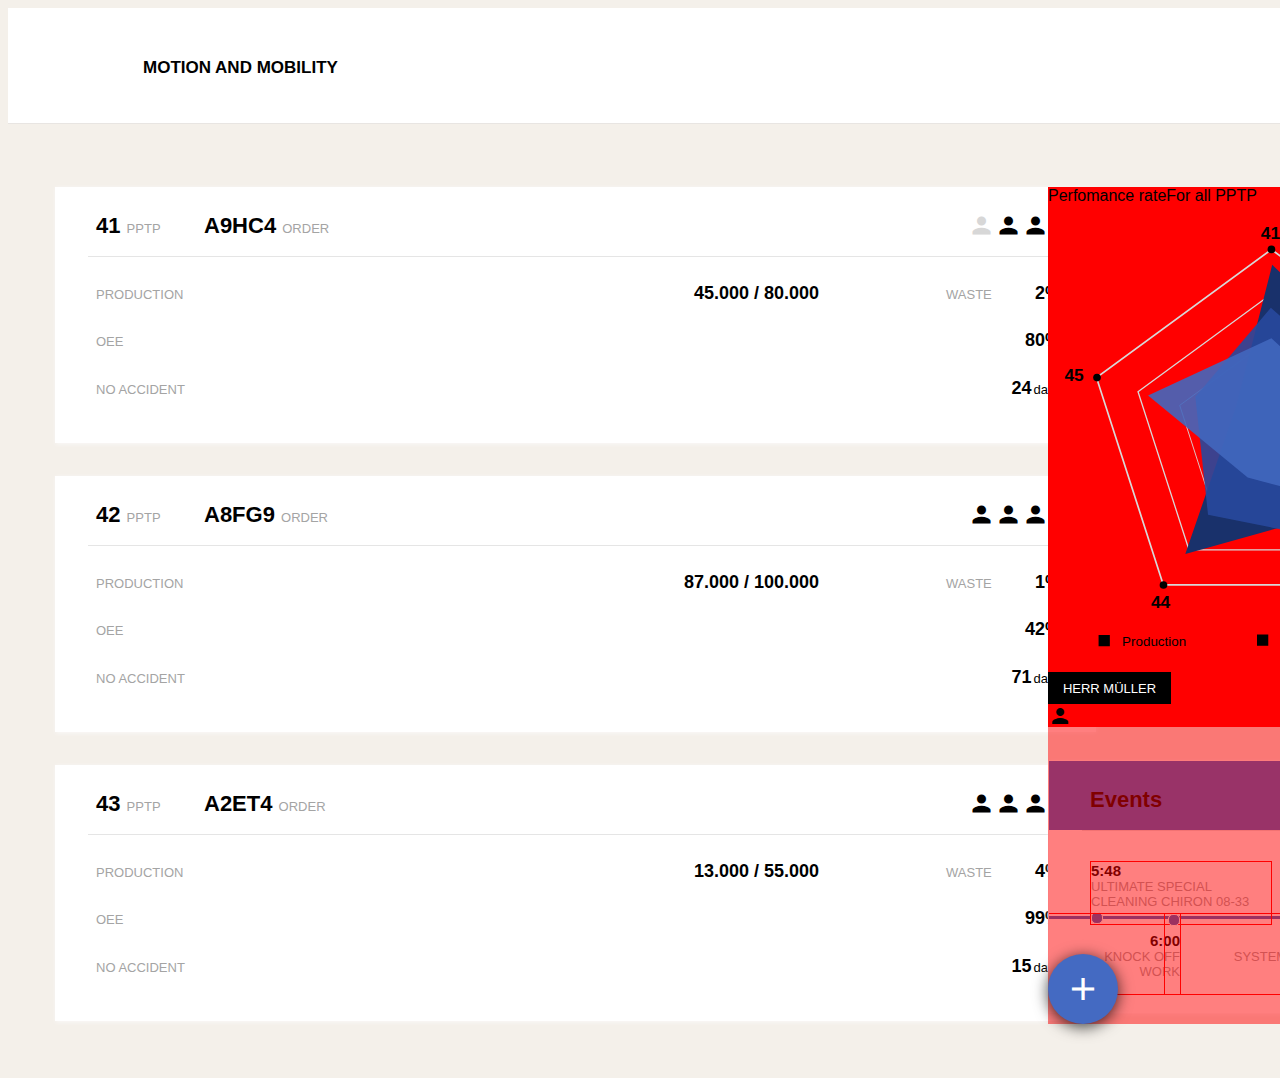
==== src/view.html @ 771d0286 "Add a container on add operator icon" ====
﻿<!DOCTYPE html>
<html>
<head>
    <meta charset="utf-8" />
    <title>view</title>
    <link href="css/normalize.css" rel="stylesheet" />
    <link href="css/app.css" rel="stylesheet" />
    <link href="css/view.css" rel="stylesheet" />
    <link href="css/header.css" rel="stylesheet" />
    <link href="css/order.css" rel="stylesheet" />
    <link href="css/perfomance.css" rel="stylesheet" />
    <link href="css/event.css" rel="stylesheet" />
    <link href="css/bar.css" rel="stylesheet" />
    <link href="css/operator.css" rel="stylesheet" />
    <link href="css/chart.css" rel="stylesheet" />
    <link href="css/operators.css" rel="stylesheet" />
    <link href="https://fonts.googleapis.com/icon?family=Material+Icons" rel="stylesheet">
</head>
<body>
    <!--<div class="tracer"></div>-->
    <div class="view">
        <div class="header">
            <div class="header__title">
                Motion and mobility
            </div>
            <div class="header__dateTime__container">
                <div class="header__dateTime__time">
                    7:25
                </div>
                <div class="header__dateTime__date">
                    Thursday, may 18
                </div>
            </div>
        </div>
        <div class="body">
            <div class="body__containers">
                <div class="orders__container">
                    <div class="order">
                        <div class="order__header">
                            <div class="order__header__pptp">
                                <span class="order__header__pptp__value">
                                    41
                                </span>
                                <span class="order__header__pptp__caption">
                                    PPTP
                                </span>
                            </div>
                            <div class="order__header__identificator">
                                <span class="order__header__identificator__value">
                                    a9hc4
                                </span>
                                <span class="order__header__identificator__caption">
                                    Order
                                </span>
                            </div>
                            <div class="order__header__spacer"></div>
                            <div class="order__header__operators">
                                <i class="order__header__operator--inactive material-icons md-27 ">person</i><i class="order__header__operator--active material-icons md-27">person</i><i class="order__header__operator--active material-icons md-27">person</i>
                            </div>
                        </div>
                        <div class="order__rule"></div>
                        <div class="order__body">
                            <div class="order__body__produce">
                                <div class="order__body__produce__production__container">
                                    <div class="order__body__produce__production">
                                        <div class="order__body__produce__production__info">
                                            <div class="order__body__produce__production__info__caption">
                                                Production
                                            </div>
                                            <div class="order__body__produce__production__info__value">
                                                45.000 / 80.000
                                            </div>
                                        </div>
                                        <div class="bar" style="width:730px">
                                            <div class="bar_background">
                                                <div class="bar__progress" style="width:400px"></div>
                                            </div>
                                        </div>
                                    </div>
                                </div>
                                <div class="order__body__produce__waste_container">
                                    <div class="order__body__produce__waste">
                                        <div class="order__body__produce__waste__info">
                                            <div class="order__body__produce__waste__info__caption">
                                                Waste
                                            </div>
                                            <div class="order__body__produce__waste__info__value">
                                                2%
                                            </div>
                                        </div>
                                        <div class="bar" style="width:115px">
                                            <div class="bar_background">
                                                <div class="bar__progress" style="width:53px"></div>
                                            </div>
                                        </div>
                                    </div>
                                </div>
                            </div>
                            <div class="order__body__equipment">
                                <div class="order__body__equipment__info">
                                    <div class="order__body__equipment__info__caption">
                                        Oee
                                    </div>
                                    <div class="order__body__equipment__info__value">
                                        80%
                                    </div>
                                </div>
                                <div class="bar" style="width:873px">
                                    <div class="bar_background">
                                        <div class="bar__progress" style="width:723px"></div>
                                    </div>
                                </div>
                            </div>
                            <div class="order__body__noaccident">
                                <div class="order__body__noaccident__info">
                                    <div class="order__body__noaccident__info__caption">
                                        No accident
                                    </div>
                                    <div class="order__body__noaccident__info__value">
                                        <span class="order__body__noaccident__info__value__numeric">24</span><span class="order__body__noaccident__info__value__text">days</span>
                                    </div>
                                </div>
                                <div class="bar" style="width:873px">
                                    <div class="bar_background">
                                        <div class="bar__progress" style="width:275px"></div>
                                    </div>
                                </div>

                            </div>
                        </div>
                    </div>
                    <div class="order">
                        <div class="order__header">
                            <div class="order__header__pptp">
                                <span class="order__header__pptp__value">
                                    42
                                </span>
                                <span class="order__header__pptp__caption">
                                    PPTP
                                </span>
                            </div>
                            <div class="order__header__identificator">
                                <span class="order__header__identificator__value">
                                    a8fg9
                                </span>
                                <span class="order__header__identificator__caption">
                                    Order
                                </span>
                            </div>
                            <div class="order__header__spacer"></div>
                            <div class="order__header__operators">
                                <i class="order__header__operator--active material-icons md-27 ">person</i><i class="order__header__operator--active material-icons md-27">person</i><i class="order__header__operator--active material-icons md-27">person</i>
                            </div>
                        </div>
                        <div class="order__rule"></div>
                        <div class="order__body">
                            <div class="order__body__produce">
                                <div class="order__body__produce__production__container">
                                    <div class="order__body__produce__production">
                                        <div class="order__body__produce__production__info">
                                            <div class="order__body__produce__production__info__caption">
                                                Production
                                            </div>
                                            <div class="order__body__produce__production__info__value">
                                                87.000 / 100.000
                                            </div>
                                        </div>
                                        <div class="bar" style="width:730px">
                                            <div class="bar_background">
                                                <div class="bar__progress" style="width:625px"></div>
                                            </div>
                                        </div>
                                    </div>
                                </div>
                                <div class="order__body__produce__waste_container">
                                    <div class="order__body__produce__waste">
                                        <div class="order__body__produce__waste__info">
                                            <div class="order__body__produce__waste__info__caption">
                                                Waste
                                            </div>
                                            <div class="order__body__produce__waste__info__value">
                                                1%
                                            </div>
                                        </div>
                                        <div class="bar" style="width:115px">
                                            <div class="bar_background">
                                                <div class="bar__progress" style="width:21px"></div>
                                            </div>
                                        </div>
                                    </div>
                                </div>
                            </div>
                            <div class="order__body__equipment">
                                <div class="order__body__equipment__info">
                                    <div class="order__body__equipment__info__caption">
                                        Oee
                                    </div>
                                    <div class="order__body__equipment__info__value">
                                        42%
                                    </div>
                                </div>
                                <div class="bar" style="width:873px">
                                    <div class="bar_background">
                                        <div class="bar__progress--warning" style="width:400px"></div>
                                    </div>
                                </div>
                            </div>
                            <div class="order__body__noaccident">
                                <div class="order__body__noaccident__info">
                                    <div class="order__body__noaccident__info__caption">
                                        No accident
                                    </div>
                                    <div class="order__body__noaccident__info__value">
                                        <span class="order__body__noaccident__info__value__numeric">71</span><span class="order__body__noaccident__info__value__text">days</span>
                                    </div>
                                </div>
                                <div class="bar" style="width:873px">
                                    <div class="bar_background">
                                        <div class="bar__progress" style="width:687px"></div>
                                    </div>
                                </div>

                            </div>
                        </div>
                    </div>
                    <div class="order">
                        <div class="order__header">
                            <div class="order__header__pptp">
                                <span class="order__header__pptp__value">
                                    43
                                </span>
                                <span class="order__header__pptp__caption">
                                    PPTP
                                </span>
                            </div>
                            <div class="order__header__identificator">
                                <span class="order__header__identificator__value">
                                    a2et4
                                </span>
                                <span class="order__header__identificator__caption">
                                    Order
                                </span>
                            </div>
                            <div class="order__header__spacer"></div>
                            <div class="order__header__operators">
                                <i class="order__header__operator--active material-icons md-27 ">person</i><i class="order__header__operator--active material-icons md-27">person</i><i class="order__header__operator--active material-icons md-27">person</i>
                            </div>
                        </div>
                        <div class="order__rule"></div>
                        <div class="order__body">
                            <div class="order__body__produce">
                                <div class="order__body__produce__production__container">
                                    <div class="order__body__produce__production">
                                        <div class="order__body__produce__production__info">
                                            <div class="order__body__produce__production__info__caption">
                                                Production
                                            </div>
                                            <div class="order__body__produce__production__info__value">
                                                13.000 / 55.000
                                            </div>
                                        </div>
                                        <div class="bar" style="width:730px">
                                            <div class="bar_background">
                                                <div class="bar__progress--warning" style="width:225px"></div>
                                            </div>
                                        </div>
                                    </div>
                                </div>
                                <div class="order__body__produce__waste_container">
                                    <div class="order__body__produce__waste">
                                        <div class="order__body__produce__waste__info">
                                            <div class="order__body__produce__waste__info__caption">
                                                Waste
                                            </div>
                                            <div class="order__body__produce__waste__info__value">
                                                4%
                                            </div>
                                        </div>
                                        <div class="bar" style="width:115px">
                                            <div class="bar_background">
                                                <div class="bar__progress--alert" style="width:77px"></div>
                                            </div>
                                        </div>
                                    </div>
                                </div>
                            </div>
                            <div class="order__body__equipment">
                                <div class="order__body__equipment__info">
                                    <div class="order__body__equipment__info__caption">
                                        Oee
                                    </div>
                                    <div class="order__body__equipment__info__value">
                                        99%
                                    </div>
                                </div>
                                <div class="bar" style="width:873px">
                                    <div class="bar_background">
                                        <div class="bar__progress" style="width:862px"></div>
                                    </div>
                                </div>
                            </div>
                            <div class="order__body__noaccident">
                                <div class="order__body__noaccident__info">
                                    <div class="order__body__noaccident__info__caption">
                                        No accident
                                    </div>
                                    <div class="order__body__noaccident__info__value">
                                        <span class="order__body__noaccident__info__value__numeric">15</span><span class="order__body__noaccident__info__value__text">days</span>
                                    </div>
                                </div>
                                <div class="bar" style="width:873px">
                                    <div class="bar_background">
                                        <div class="bar__progress" style="width:97px"></div>
                                    </div>
                                </div>

                            </div>
                        </div>
                    </div>
                </div>
                <div class="contextual__container">
                    <div class="perfomance">
                        <div class="perfomance__header">
                            <div class="perfomance__header__title">
                                <span class="perfomance__header__title__main">Perfomance rate</span><span class="perfomance__header__title__minor">For all PPTP</span>
                            </div>
                        </div>
                        <div class="perfomance__rule"></div>
                        <div class="perfomance__body">
                            <div class="perfomance__body_chart">
                                <svg xmlns="http://www.w3.org/2000/svg" class="chart" height="450" width="450" viewBox="0 0 119 119">
                                    <g>
                                        <g transform="translate(-48.5 -61.5)">
                                            <text x="104.761" y="70.494">
                                                <tspan class="chart_reference_values" y="70.494" x="104.761" font-size="4.6">41</tspan>
                                            </text>
                                            <text y="108.099" x="157.769">
                                                <tspan class="chart_reference_values" y="108.099" x="157.769" font-size="4.6">42</tspan>
                                            </text>
                                            <text y="168.105" x="133.961">
                                                <tspan class="chart_reference_values" y="168.105" x="133.961" font-size="4.6">43</tspan>
                                            </text>
                                            <text y="168.133" x="75.73">
                                                <tspan class="chart_reference_values" y="168.133" x="75.73" font-size="4.6">44</tspan>
                                            </text>
                                            <text y="108.071" x="52.85">
                                                <tspan class="chart_reference_values" y="108.071" x="52.85" font-size="4.6">45</tspan>
                                            </text>
                                            <g>
                                                <path class="chart_legend_color_production" d="M61.876 175.2h2.98v2.98h-2.98z" />
                                                <text class="chart_legend_info" y="178.138" x="68.097">
                                                    <tspan y="178.138" x="68.097" font-size="3.55">Production</tspan>
                                                </text>
                                            </g>
                                            <g>
                                                <path class="chart_legend_color_oee" d="M103.77 175.08h2.98v2.98h-2.98z" />
                                                <text class="chart_legend_info" y="178.195" x="110.166" transform="translate(-.177 -.177)">
                                                    <tspan y="178.195" x="110.166" font-size="3.55">OEE</tspan>
                                                </text>
                                            </g>
                                            <g>
                                                <path class="chart_legend_color_waste" d="M130.412 175.212h2.98v2.98h-2.98z" />
                                                <text class="chart_legend_info" y="178.15" x="136.633">
                                                    <tspan y="178.15" x="136.633" font-size="3.55">Waste</tspan>
                                                </text>
                                            </g>
                                            <path class="chart_reference_pentagon" d="M107.442 73.62l46.112 33.5-17.613 54.21H78.945L61.33 107.12z" transform="matrix(1.0029 0 0 1.0114 -.178 -1.187)" stroke-width=".45" />
                                            <path class="chart_reference_pentagon" d="M107.442 73.62l46.112 33.5-17.613 54.21H78.945L61.33 107.12z" transform="matrix(.76486 0 0 .77135 25.398 28.24)" stroke-width=".45" />
                                            <path class="chart_reference_pentagon" d="M107.442 73.62l46.112 33.5-17.613 54.21H78.945L61.33 107.12z" transform="matrix(.5257 0 0 .53016 51.094 57.692)" stroke-width=".45" />
                                            <ellipse class="chart_reference_spot" cx="107.584" cy="73.238" rx="1.02" ry="1.008" stroke-width=".4" />
                                            <ellipse class="chart_reference_spot" cx="153.762" cy="107.138" rx="1.02" ry="1.008" stroke-width=".4" />
                                            <ellipse class="chart_reference_spot" cx="61.461" cy="107.138" rx="1.02" ry="1.008" stroke-width=".4" />
                                            <ellipse class="chart_reference_spot" cx="79.04" cy="161.987" rx="1.02" ry="1.008" stroke-width=".4" />
                                            <ellipse class="chart_reference_spot" cx="136.032" cy="161.987" rx="1.02" ry="1.008" stroke-width=".4" />
                                            <path class="chart_data_production" d="M142.484 110.697l-19.926 32.525-37.746 10.563 13.425-39.02 9.55-37.433z" />
                                            <path class="chart_data_oee" d="M107.434 88.697l-19.976 23.49L90.82 143.4l37.55 7.575 5.235-39.123z" />
                                            <path class="chart_data_waste" d="M74.964 111.852l32.612-15.13 18.666 17.17-8.96 23.864-15.97-4.17z" />
                                        </g>
                                    </g>
                                </svg>
                            </div>
                        </div>
                    </div>
                    <div class="event">
                        <div class="event__header">
                            <div class="event__header__title">
                                <span class="event__header__title__main">Events</span>
                            </div>
                        </div>
                        <div class="event__rule"></div>
                        <div class="event__body">
                            <div class="event__body__situation__type1" style="top:30px; left:41px; width:180px;">
                                <div class="event__body__situation__type1__time">
                                    5:48
                                </div>
                                <div class="event__body__situation__type1__name">
                                    Ultimate special<br>cleaning Chiron 08-33
                                </div>
                                <div class="event__body__situation__type1_point"></div>
                            </div>
                            <div class="event__body__situation__type1" style="top:30px; left:320px; width:180px;">
                                <div class="event__body__situation__type1__time">
                                    7:05
                                </div>
                                <div class="event__body__situation__type1__name">
                                    Tool changing<br>PPTP 44
                                </div>
                                <div class="event__body__situation__type1_point--warning"></div>
                            </div>
                            <div class="event__body__situation__type1" style="top:30px; left:520px; width:180px;">
                                <div class="event__body__situation__type1__time">
                                    7:42
                                </div>
                                <div class="event__body__situation__type1__name">
                                    Tool Control <br>PPTP 44
                                </div>
                                <div class="event__body__situation__type1_point"></div>
                            </div>
                            <div class="event__body__situation__type1" style="top:30px; left:820px; width:180px;">
                                <div class="event__body__situation__type1__time">
                                    10:59
                                </div>
                                <div class="event__body__situation__type1__name">
                                    Report order <br>a9hc4
                                </div>
                                <div class="event__body__situation__type1_point"></div>
                            </div>
                            <div class="event__body__situation__type1" style="top:30px; left:1000px; width:180px;">
                                <div class="event__body__situation__type1__time">
                                    12:15
                                </div>
                                <div class="event__body__situation__type1__name">
                                    Distribution<br>a9hc4
                                </div>
                                <div class="event__body__situation__type1_point--info"></div>
                            </div>
                            <div class="event__body__situation__type2" style="top:82px; left:-50px; width:180px;">
                                <div class="event__body__situation__type2__time">
                                    6:00
                                </div>
                                <div class="event__body__situation__type2__name">
                                    Knock off<br>work
                                </div>
                                <div class="event__body__situation__type2_point"></div>
                            </div>
                            <div class="event__body__situation__type2" style="top:82px; left:115px; width:180px;">
                                <div class="event__body__situation__type2__time">
                                    6:49
                                </div>
                                <div class="event__body__situation__type2__name">
                                    System failure<br>PPTP 41
                                </div>
                                <div class="event__body__situation__type2_point--alert"></div>
                            </div>
                            <div class="event__body__situation__type2" style="top:82px; left:280px; width:180px;">
                                <div class="event__body__situation__type2__time">
                                    7:30
                                </div>
                                <div class="event__body__situation__type2__name">
                                    Next<br> team meeting
                                </div>
                                <div class="event__body__situation__type2_point--info"></div>
                            </div>
                            <div class="event__body__situation__type2" style="top:82px; left:540px; width:180px;">
                                <div class="event__body__situation__type2__time">
                                    9:45
                                </div>
                                <div class="event__body__situation__type2__name">
                                    Review<br> tool measurements
                                </div>
                                <div class="event__body__situation__type2_point"></div>
                            </div>
                            <div class="event__body__situation__type2" style="top:82px; left:760px; width:180px;">
                                <div class="event__body__situation__type2__time">
                                    11:17
                                </div>
                                <div class="event__body__situation__type2__name">
                                    Track order<br>a9hc4
                                </div>
                                <div class="event__body__situation__type2_point"></div>
                            </div>
                            <div class="event__body__timeline" style="width:1180px;">
                                <div class="event__body__timeline__progress" style="width:425px;">
                                </div>
                            </div>
                        </div>
                    </div>
                    <div class="operators">
                        <div class="operators__list">
                            <div class="operators__list__operator">
                                <div class="operators__list__operator__label">
                                    <div class="operators__list__operator__label__value">
                                        Herr Müller
                                    </div>

                                </div>
                                <div class="operators__list__operator__icon">
                                    <i class="material-icons md-38">person</i>
                                </div>
                            </div>
                        </div>
                        <div class="operators__add">
                            <div class="operators__add__icon">
                                <i class="material-icons md-38">add</i>
                            </div>
                        </div>
                    </div>

                </div>
            </div>

        </div>

    </div>
</body>
</html>
---- src/css/app.css ----
﻿body {
    background-color: #f4f0ea;
    font-family: Arial, Helvetica, sans-serif;
    box-sizing: border-box;
}

.tracer {
    position: fixed;
    top: 0;
    left: 0;
    width: 1600px;
    height: 1062px;
    opacity: 1;
    background-image: url("../../mockups/view-01.png");
}
---- src/css/view.css ----
﻿.view {
    width: 1600px;
    height: 1062px;
    background-color: #f4f0ea;
}

.body {
    width: inherit;
    /*height: 947px;*/
}

.body__containers {
    height: 837px;
    /*background-color: aliceblue;*/
    display: flex;
    justify-content: space-between;
    /*margin: 60px 50px 45px 50px;*/
    margin: 63px 50px 45px 47px;
}

.orders__container {
    /*background-color: green;*/
    width: 965px;
    display: flex;
    flex-direction: column;
}

    .orders__container .order {
        margin-bottom: 33px;
    }

        .orders__container .order:last-of-type {
            /*background-color: red !important;*/
            margin-bottom: 0;
        }

.contextual__container {
    display: flex;
    flex-direction: column;
    /*background-color: orange;*/
    width: 510px;
}

    .contextual__container > div {
        margin-bottom: 33px;
    }

        .contextual__container > div:last-child {
            margin-bottom: 0;
        }
---- src/css/header.css ----
﻿/**/
.header {
    width: 1600px;
    height: 115px;
    background-color: #ffffff;
    display: flex;
    justify-content: space-between;
    align-items: center;
    border-bottom: 1px solid #e8e5e2;
}

.header__title {
    margin: 5px 0 0 135px;
    /*margin-top: 5px;
    margin-left: 135px;*/
    text-transform: uppercase;
    font-size: 17px;
    font-weight: 700;
}

.header__dateTime__container {
    margin-right: 50px;
}

.header__dateTime__time {
    font-weight: 700;
    font-size: 22px;
    text-align: right;
}

.header__dateTime__date {
    text-transform: uppercase;
    color: #84848c;
    font-size: 13px;
}
---- src/css/order.css ----
﻿/**/
.order {
    width: 100%;
    height: 256px;
    /*background-color: blue;*/
    display: flex;
    flex-direction: column;
    padding-left: 33px;
    padding-right: 43px;
    /*border: 1px solid red; /*faf9f9*/
    background-color: #ffffff;
    box-shadow: 1px 1px 4px 0px #faf9f9;
}
/**/
.order__header {
    /*background-color: yellow;*/
    width: inherit;
    height: 69px;
    display: flex;
}

.order__header__pptp {
    width: 100px;
    height: inherit;
    padding-top: 26px;
    padding-left: 8px;
    /*background-color: Highlight;*/
}

.order__header__pptp__value {
    font-weight: 700;
    font-size: 22px;
}

.order__header__pptp__caption {
    text-transform: uppercase;
    color: #a4a4a4;
    font-size: 13px;
}

.order__header__identificator {
    width: 150px;
    height: inherit;
    /*background-color: lightcyan;*/
    padding-top: 26px;
    padding-left: 8px;
}

.order__header__identificator__value {
    text-transform: uppercase;
    font-weight: 700;
    font-size: 22px;
}

.order__header__identificator__caption {
    text-transform: uppercase;
    color: #a4a4a4;
    font-size: 13px;
}

.order__header__spacer {
    flex-grow: 1;
}

/**/
.order__header__operators {
    width: 100px;
    height: inherit;
    padding-top: 25px;
    text-align: right;
    padding-right: 4px;
    /*background-color: lightcoral*/
}

    .order__header__operators .material-icons.md-27 {
        font-size: 27px;
    }



/**/
.order__rule {
    width: 100%;
    height: 1px;
    /*background-color: red;*/
    background-color: #e5e5e5;
}

/**/
.order__body {
    /*background-color: orange;*/
    width: inherit;
    height: 187px;
    display: flex;
    flex-direction: column;
    padding-top: 10px;
    padding-left: 8px;
    padding-right: 8px;
    /*padding-top: 4px;*/
}

.order__body__produce {
    margin-top: 16px;
    height: 32px;
    /*background-color: gray;*/
    display: flex;
    justify-content: space-between;
}

.order__body__produce__production__container {
    width: 730px;
    /*background-color: greenyellow;*/
}

.order__body__produce__production__info {
    display: flex;
    height: 22px;
    justify-content: space-between;
}

.order__body__produce__production__info__caption {
    text-transform: uppercase;
    color: #a4a4a4;
    font-size: 13px;
    padding-top: 4px;
}

.order__body__produce__production__info__value {
    font-weight: 700;
    font-size: 18px;
    padding-right: 7px;
}


.order__body__produce__waste_container {
}

.order__body__produce__waste {
    width: 115px;
}

.order__body__produce__waste__info {
    display: flex;
    height: 22px;
    justify-content: space-between;
}

.order__body__produce__waste__info__caption {
    text-transform: uppercase;
    color: #a4a4a4;
    font-size: 13px;
    padding-top: 4px;
}

.order__body__produce__waste__info__value {
    font-weight: 700;
    font-size: 18px;
    /*padding-right: 7px;*/
}


/**/
.order__body__equipment {
    margin-top: 15px;
    height: 32px;
    /*background-color: darkseagreen;*/
}

.order__body__equipment__info {
    display: flex;
    justify-content: space-between;
    height: 22px;
}

.order__body__equipment__info__caption {
    text-transform: uppercase;
    color: #a4a4a4;
    font-size: 13px;
    padding-top: 4px;
}

.order__body__equipment__info__value {
    font-weight: 700;
    font-size: 18px;
}


.order__body__noaccident {
    margin-top: 16px;
    height: 32px;
}

.order__body__noaccident__info {
    display: flex;
    justify-content: space-between;
    height: 22px;
}

.order__body__noaccident__info__caption {
    text-transform: uppercase;
    color: #a4a4a4;
    font-size: 13px;
    padding-top: 4px;
}

.order__body__noaccident__info__value {
}

.order__body__noaccident__info__value__numeric {
    font-weight: 700;
    font-size: 18px;
    margin-right: 2px;
}

.order__body__noaccident__info__value__text {
    font-size: 13px;
}
---- src/css/perfomance.css ----
﻿.perfomance {
    width: 100%;
    height: 545px;
    background-color: red;
}
---- src/css/event.css ----
﻿.event {
    width: 100%;
    height: 255px;
    /*padding-left: 33px;
    padding-right: 43px;*/
    border: 1px solid #faf9f9;
    background-color: #ffffff;
    /*border: 1px solid #faf9f9;*/
    box-shadow: 1px 1px 4px 0px #faf9f9;
}

.event__header {
    width: inherit;
    height: 69px;
    display: flex;
    background-color: Highlight;
    padding-left: 33px;
    padding-right: 43px;
}

.event__header__title {
    width: 100%;
    height: inherit;
    padding-top: 26px;
    padding-left: 8px;
    /*background-color: Highlight;*/
}

.event__header__title__main {
    font-weight: 700;
    font-size: 22px;
    margin-right: 9px;
}

.event__header__title__minor {
    text-transform: uppercase;
    color: #a4a4a4;
    font-size: 13px;
    padding-top: 2px;
}

.event__rule {
    width: calc(100% - 33px - 43px);
    height: 1px;
    /*background-color: red;*/
    margin-left: 33px;
    margin-right: 43px;
    background-color: #e5e5e5;
}

.event__body {
    position: absolute;
    overflow-x: auto;
    overflow-y: hidden;
    /*background-color: orange;*/
    width: 510px;
    height: 187px;
    display: flex;
    flex-direction: column;
    padding-top: 10px;
}


.event__body__timeline {
    height: 3px;
    margin-top: 75px;
    /*background-color: #e4e4e4;*/
    background-color: green;
}

.event__body__timeline__progress {
    height: inherit;
    /*background-color: #e4e4e4;*/
    background-color: #3862c0;
}

/**/
.event__body__situation__type1 {
    position: inherit;
    height: 62px;
    width: 170px;
    border: 1px solid red;
}

.event__body__situation__type1__time {
    font-size: 15px;
    font-weight: 700;
}

.event__body__situation__type1__name {
    text-transform: uppercase;
    color: #a4a4a4;
    font-size: 13px;
}

.event__body__situation__type1_point {
    position: absolute;
    bottom: 0;
    width: 10px;
    height: 10px;
    border-radius: 5px;
    background-color: #3862c0;
    border: 1px solid #ffffff;
}

.event__body__situation__type1_point--warning {
    position: absolute;
    bottom: 0;
    width: 10px;
    height: 10px;
    border-radius: 5px;
    background-color: #f3a636;
    border: 1px solid #ffffff;
}


/*----------*/
.event__body__situation__type2 {
    position: inherit;
    height: 62px;
    width: 170px;
    border: 1px solid red;
    padding-top: 18px;
}

.event__body__situation__type2__time {
    font-size: 15px;
    font-weight: 700;
    text-align: right;
}

.event__body__situation__type2__name {
    text-transform: uppercase;
    color: #a4a4a4;
    font-size: 13px;
    text-align: right;
}

.event__body__situation__type2_point {
    position: absolute;
    top: 0;
    right: 0;
    width: 10px;
    height: 10px;
    border-radius: 5px;
    background-color: #3862c0;
    border: 1px solid #ffffff;
}

.event__body__situation__type2_point--warning {
    position: absolute;
    top: 0;
    width: 10px;
    height: 10px;
    border-radius: 5px;
    background-color: #f3a636;
    border: 1px solid #ffffff;
}
---- src/css/bar.css ----
﻿.bar {
}

.bar__progress {
}

.bar_background {
}
---- src/css/operator.css ----
﻿.order__header__operator--inactive {
    color: #d7d7d7;
}

.order__header__operator--active {
    color: #000000;
}
---- src/css/chart.css ----
﻿.chart {
}

.chart_reference_values {
    font-weight: 700;
    font-family: Arial;
}

.chart_reference_pentagon {
    stroke: #d8d8d8;
    fill-opacity: 0;
}


.chart_data_production {
    fill: #19316b;
    fill-opacity: 1;
}

.chart_data_oee {
    fill: #28499d;
    fill-opacity: 0.9;
}

.chart_data_waste {
    fill: #4167be;
    fill-opacity: 0.9;
}

.chart_data_waste {
    fill: #4167be;
    fill-opacity: 0.9;
}
---- src/css/operators.css ----
﻿
.operators {
    margin-top: -375px;
    width: 225px;
    height: 355px;
    display: flex;
    flex-direction: column;
    justify-content: space-between;
    z-index: 1;
    background-color: rgba(255,0,0,0.5 );
    width: 100%;
}

.operators__add {
}

.operators__add__icon {
    width: 70px;
    height: 70px;
    background-color: #446ac2;
    border-radius: 35px;
    display: flex;
    align-items: center;
    justify-content: center;
    color: #ffffff;
    box-shadow: 0 3px 15px 0 rgba(0,0,0,0.75);
}

    .operators__add__icon:hover {
        filter: brightness(110%);
    }

    .operators__add__icon .material-icons.md-38 {
        font-size: 38px;
    }

.operators__list {
}

.operators__list__operator {
}

.operators__list__operator__label {
    /*123 32*/
    width: 123px;
    height: 32px;
    background-color: #000000;
    display: flex;
    align-items: center;
    justify-content: center;
}

.operators__list__operator__label__value {
    text-transform: uppercase;
    color: #ffffff;
    font-size: 13px;
}

.operators__list__operator__icon {
}
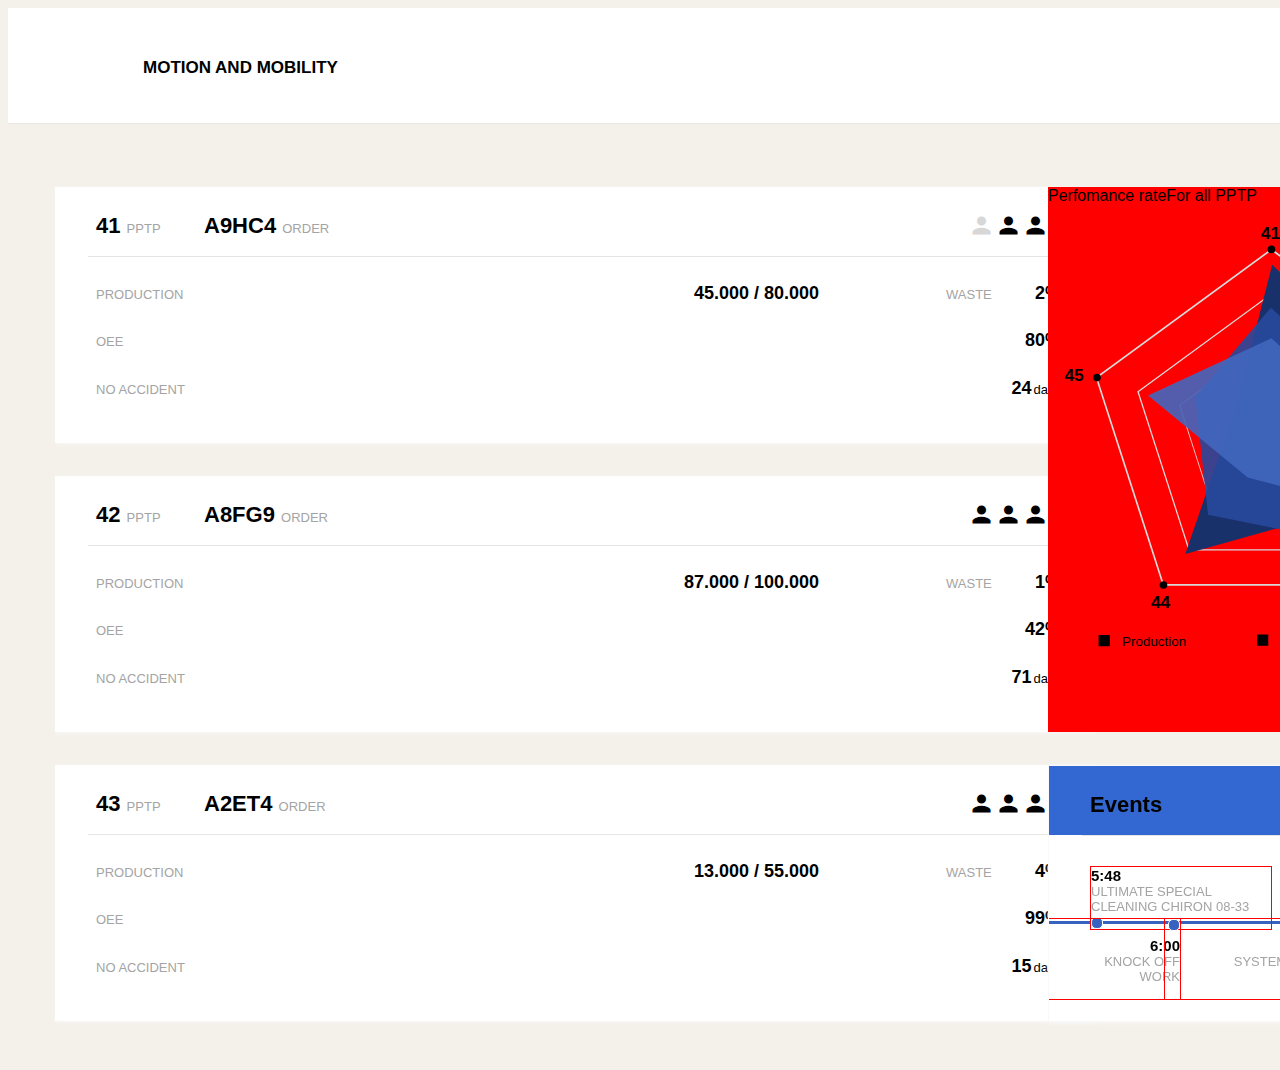
==== commit bb92d0ff: "Add fix flexbox for add operator" ====
--- a/src/view.html
+++ b/src/view.html
@@ -17,7 +17,7 @@
     <link href="https://fonts.googleapis.com/icon?family=Material+Icons" rel="stylesheet">
 </head>
 <body>
-    <!--<div class="tracer"></div>-->
+    <div class="tracer"></div>
     <div class="view">
         <div class="header">
             <div class="header__title">
@@ -485,32 +485,54 @@
                             </div>
                         </div>
                     </div>
-                    <div class="operators">
-                        <div class="operators__list">
-                            <div class="operators__list__operator">
-                                <div class="operators__list__operator__label">
-                                    <div class="operators__list__operator__label__value">
-                                        Herr Müller
-                                    </div>
-
-                                </div>
-                                <div class="operators__list__operator__icon">
-                                    <i class="material-icons md-38">person</i>
-                                </div>
-                            </div>
-                        </div>
-                        <div class="operators__add">
-                            <div class="operators__add__icon">
-                                <i class="material-icons md-38">add</i>
-                            </div>
-                        </div>
-                    </div>
-
                 </div>
             </div>
 
         </div>
-
+        <div class="operators">
+
+            <div class="operators__list">
+                <div class="operators__list__operator">
+                    <div class="operators__list__operator__label">
+                        <div class="operators__list__operator__label__value">
+                            Herr Müller
+                        </div>
+
+                    </div>
+                    <div class="operators__list__operator__icon">
+                        <i class="material-icons md-40">person</i>
+                    </div>
+                </div>
+                <div class="operators__list__operator">
+                    <div class="operators__list__operator__label">
+                        <div class="operators__list__operator__label__value">
+                            Herr Müller
+                        </div>
+
+                    </div>
+                    <div class="operators__list__operator__icon">
+                        <i class="material-icons md-40">person</i>
+                    </div>
+                </div>
+                <div class="operators__list__operator">
+                    <div class="operators__list__operator__label">
+                        <div class="operators__list__operator__label__value">
+                            Herr Müller
+                        </div>
+
+                    </div>
+                    <div class="operators__list__operator__icon">
+                        <i class="material-icons md-40">person</i>
+                    </div>
+                </div>
+            </div>
+            <div class="operators__add">
+                <div class="operators__add__icon">
+                    <i class="material-icons md-40">add</i>
+                </div>
+            </div>
+        </div>
     </div>
+
 </body>
 </html>--- a/src/css/view.css
+++ b/src/css/view.css
@@ -1,4 +1,5 @@
 ﻿.view {
+    position: absolute;
     width: 1600px;
     height: 1062px;
     background-color: #f4f0ea;
@@ -48,3 +49,24 @@
         .contextual__container > div:last-child {
             margin-bottom: 0;
         }
+
+.operators__container {
+    position: absolute;
+    right: 50px;
+    bottom: 20px;
+    width: 225px;
+    height: 360px;
+    z-index: 1;
+    border: 1px solid red;
+    pointer-events: none;
+}
+
+/*.operators__container {
+    position: absolute;
+    top: 0;
+    left: 0;
+    width: 1600px;
+    height: 1062px;
+    z-index: 1;
+    pointer-events: none;
+}*/
--- a/src/css/operators.css
+++ b/src/css/operators.css
@@ -1,17 +1,71 @@
-﻿
-.operators {
-    margin-top: -375px;
+﻿.operators {
+    position: absolute;
+    right: 50px;
+    bottom: 19px;
     width: 225px;
-    height: 355px;
+    height: 360px;
+    z-index: 1;
+    border: 1px solid red;
+    pointer-events: none;
     display: flex;
     flex-direction: column;
     justify-content: space-between;
-    z-index: 1;
-    background-color: rgba(255,0,0,0.5 );
-    width: 100%;
 }
 
+.operators__list {
+    display: flex;
+    flex-grow: 1;
+    justify-content: center;
+    flex-direction: column;
+    background-color: green;
+}
+
+.operators__list__operator {
+    display: flex;
+    justify-content: space-between;
+    width: 173px;
+    height: 42px;
+    background-color: red;
+    align-items: center;
+}
+
+
+.operators__list__operator__label {
+    width: 123px;
+    height: 31px;
+    background-color: #000000;
+    /*border: 1px solid green;*/
+    display: flex;
+    align-items: center;
+    justify-content: center;
+}
+
+.operators__list__operator__label__value {
+    text-transform: uppercase;
+    color: #ffffff;
+    font-size: 13px;
+}
+
+.operators__list__operator__icon {
+    color: #ffffff;
+    background-color: #000000;
+    width: 40px;
+    height: 40px;
+    border-radius: 20px;
+}
+
+    .operators__list__operator__icon .material-icons.md-40 {
+        font-size: 40px;
+    }
+
+/**/
+
 .operators__add {
+    background-color: yellow;
+    height: 115px;
+    padding-right: 10px;
+    display: flex;
+    align-items: flex-end
 }
 
 .operators__add__icon {
@@ -24,24 +78,61 @@
     justify-content: center;
     color: #ffffff;
     box-shadow: 0 3px 15px 0 rgba(0,0,0,0.75);
+    margin-left: auto;
 }
 
     .operators__add__icon:hover {
         filter: brightness(110%);
     }
 
-    .operators__add__icon .material-icons.md-38 {
-        font-size: 38px;
+
+/*.operators {
+    width: 100%;
+    margin-top: -375px;
+    height: 355px;
+    display: flex;
+    flex-direction: column;
+    justify-content: space-between;
+    z-index: 1;
+    background-color: rgba(255,0,0,0.5 );
+}
+
+.operators__add {
+    background-color: yellow;
+}
+
+.operators__add__icon {
+    width: 70px;
+    height: 70px;
+    background-color: #446ac2;
+    border-radius: 35px;
+    display: flex;
+    align-items: center;
+    justify-content: center;
+    color: #ffffff;
+    box-shadow: 0 3px 15px 0 rgba(0,0,0,0.75);
+    margin-left: auto;
+}
+
+    .operators__add__icon:hover {
+        filter: brightness(110%);
     }
 
+
+
 .operators__list {
+    text-align: right;
 }
 
 .operators__list__operator {
+    display: flex;
+    justify-content: space-between;
+    width: 173px;
+    height: 42px;
+    margin: 10px;
 }
 
 .operators__list__operator__label {
-    /*123 32*/
     width: 123px;
     height: 32px;
     background-color: #000000;
@@ -57,4 +148,13 @@
 }
 
 .operators__list__operator__icon {
+    color: #ffffff;
+    background-color: #000000;
+    width: 40px;
+    height: 40px;
+    border-radius: 20px;
 }
+
+    .operators__list__operator__icon .material-icons.md-40 {
+        font-size: 40px;
+    }*/
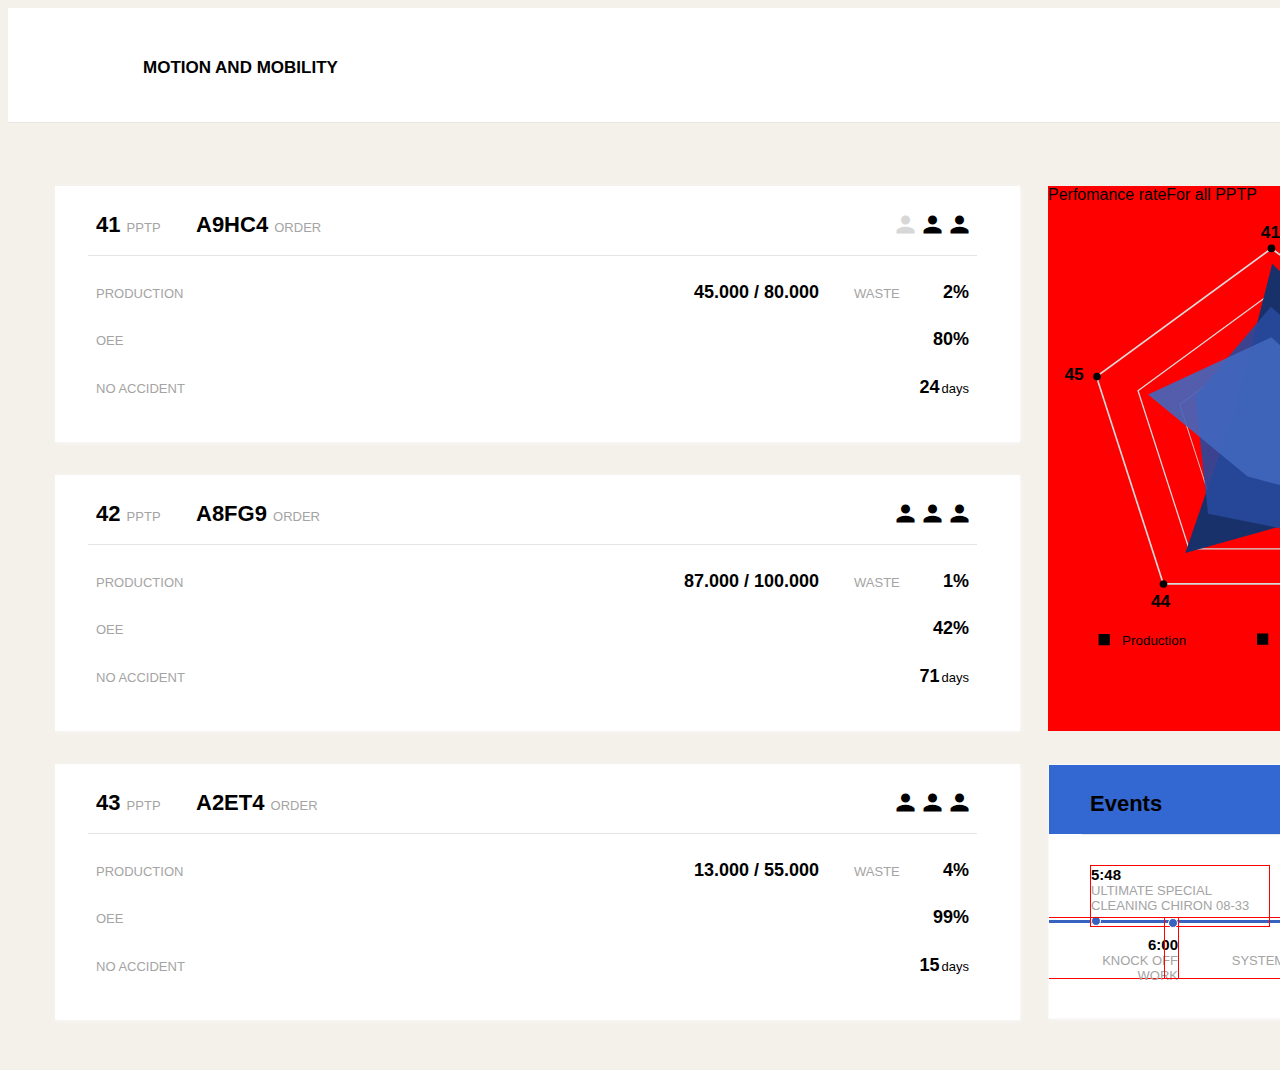
==== commit d323792e: "Add new tracer" ====
--- a/src/view.html
+++ b/src/view.html
@@ -492,7 +492,7 @@
         <div class="operators">
 
             <div class="operators__list">
-                <div class="operators__list__operator">
+                <div class="operators__list__operator1">
                     <div class="operators__list__operator__label">
                         <div class="operators__list__operator__label__value">
                             Herr Müller
@@ -500,29 +500,28 @@
 
                     </div>
                     <div class="operators__list__operator__icon">
-                        <i class="material-icons md-40">person</i>
-                    </div>
-                </div>
-                <div class="operators__list__operator">
-                    <div class="operators__list__operator__label">
+                        <i class="material-icons md-39">person</i>
+                    </div>
+                </div>
+                <div class="operators__list__operator2">
+                    <div class="operators__list__operator__label2">
                         <div class="operators__list__operator__label__value">
-                            Herr Müller
+                            Herr Schmidt
+                        </div>
+                    </div>
+                    <div class="operators__list__operator__icon--active">
+                        <i class="material-icons md-71">person</i>
+                    </div>
+                </div>
+                <div class="operators__list__operator1">
+                    <div class="operators__list__operator__label3">
+                        <div class="operators__list__operator__label__value">
+                            Herr Meier
                         </div>
 
                     </div>
                     <div class="operators__list__operator__icon">
-                        <i class="material-icons md-40">person</i>
-                    </div>
-                </div>
-                <div class="operators__list__operator">
-                    <div class="operators__list__operator__label">
-                        <div class="operators__list__operator__label__value">
-                            Herr Müller
-                        </div>
-
-                    </div>
-                    <div class="operators__list__operator__icon">
-                        <i class="material-icons md-40">person</i>
+                        <i class="material-icons md-39">person</i>
                     </div>
                 </div>
             </div>
--- a/src/css/app.css
+++ b/src/css/app.css
@@ -1,7 +1,10 @@
-﻿body {
+﻿* {
+    box-sizing: border-box;
+}
+
+body {
     background-color: #f4f0ea;
     font-family: Arial, Helvetica, sans-serif;
-    box-sizing: border-box;
 }
 
 .tracer {
@@ -10,6 +13,9 @@
     left: 0;
     width: 1600px;
     height: 1062px;
-    opacity: 1;
-    background-image: url("../../mockups/view-01.png");
+    opacity: 0.2;
+    z-index: 2;
+    background-image: url("../../mockups/view-03.png");
+    /*background-image: url("../../mockups/view-02.png");*/
+    /*background-image: url("../../mockups/view-01.png");*/
 }
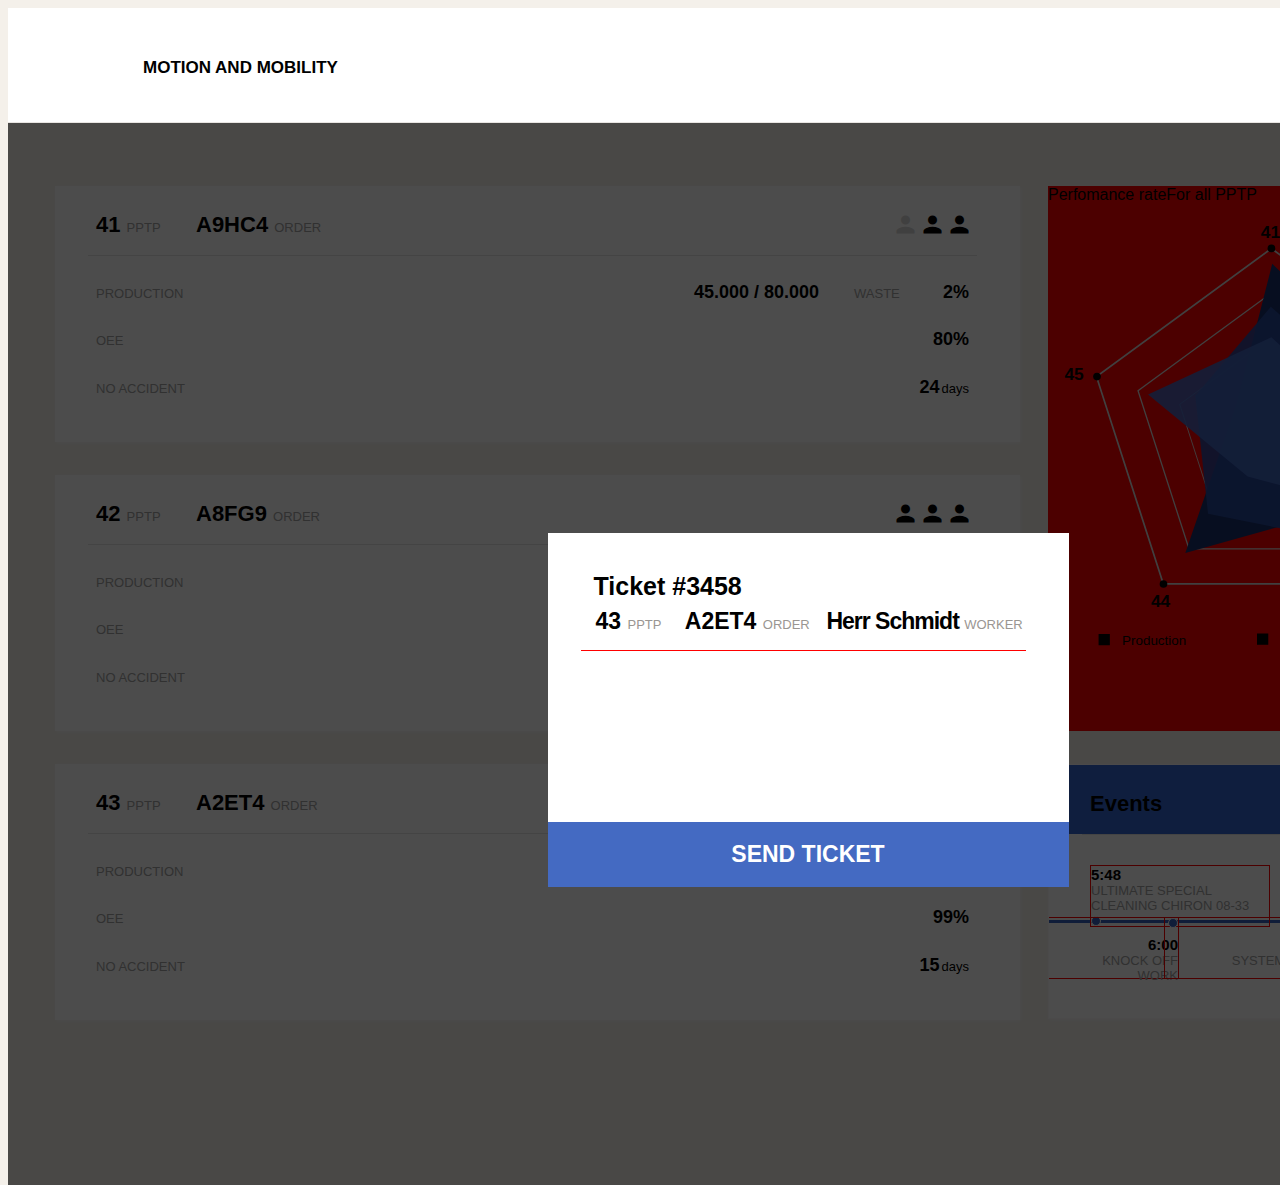
==== commit fec840ce: "Add fix row information in ticket header" ====
--- a/src/view.html
+++ b/src/view.html
@@ -14,24 +14,25 @@
     <link href="css/operator.css" rel="stylesheet" />
     <link href="css/chart.css" rel="stylesheet" />
     <link href="css/operators.css" rel="stylesheet" />
+    <link href="css/ticket.css" rel="stylesheet" />
     <link href="https://fonts.googleapis.com/icon?family=Material+Icons" rel="stylesheet">
 </head>
 <body>
     <div class="tracer"></div>
-    <div class="view">
-        <div class="header">
-            <div class="header__title">
-                Motion and mobility
+    <div class="header">
+        <div class="header__title">
+            Motion and mobility
+        </div>
+        <div class="header__dateTime__container">
+            <div class="header__dateTime__time">
+                7:25
             </div>
-            <div class="header__dateTime__container">
-                <div class="header__dateTime__time">
-                    7:25
-                </div>
-                <div class="header__dateTime__date">
-                    Thursday, may 18
-                </div>
+            <div class="header__dateTime__date">
+                Thursday, may 18
             </div>
         </div>
+    </div>
+    <div class="view">
         <div class="body">
             <div class="body__containers">
                 <div class="orders__container">
@@ -532,6 +533,56 @@
             </div>
         </div>
     </div>
-
+    <div class="ticket" style="display:initial;">
+        <div class="ticket__cover">
+
+        </div>
+        <div class="ticket__window__container">
+            <div class="ticket__window">
+                <div class="ticket__window__main">
+                    <div class="ticket__window__main__header">
+                        <div class="ticket__window__main_header__title">
+                            Ticket #3458
+                        </div>
+                        <div class="ticket__window__main_header__info">
+                            <span class="ticket__window__main_header__info__ppt">
+                                <span class="ticket__window__main_header__info__ppt__value">
+                                    43
+                                </span>
+                                <span class="ticket__window__main_header__info__ppt__caption">
+                                    PPTP
+                                </span>
+                            </span>
+                            <span class="ticket__window__main_header__info__order">
+                                <span class="ticket__window__main_header__info__order__value">
+                                    a2et4
+                                </span>
+                                <span class="ticket__window__main_header__info__order__caption">
+                                    Order
+                                </span>
+                            </span>
+                            <span class="ticket__window__main_header__info__worker">
+                                <span class="ticket__window__main_header__info__worker__value">
+                                    Herr Schmidt
+                                </span>
+                                <span class="ticket__window__main_header__info__worker__caption">
+                                    Worker
+                                </span>
+                            </span>
+                        </div>
+                    </div>
+                    <div class="ticket__window__main__rule"></div>
+                    <div class="ticket__window__main__body">
+                    </div>
+                </div>
+                <div class="ticket__window__button">
+                    <div class="ticket__window__button__info">
+                        Send ticket
+                    </div>
+                </div>
+
+            </div>
+        </div>
+    </div>
 </body>
 </html>--- a/src/css/ticket.css
+++ b/src/css/ticket.css
@@ -0,0 +1,123 @@
+﻿.ticket {
+    position: absolute;
+    width: 1600px;
+    height: 1062px;
+    z-index: 3;
+}
+
+.ticket__window__container {
+    position: absolute;
+    width: 100%;
+    height: 100%;
+    display: flex;
+    align-items: center;
+    justify-content: center;
+    padding-top: 112px;
+}
+
+
+.ticket__window {
+    position: absolute;
+    background-color: #ffffff;
+    width: 521px;
+    height: 354px;
+    display: flex;
+    flex-direction: column;
+}
+
+.ticket__window__main {
+    flex-grow: 1;
+}
+
+.ticket__window__button {
+    height: 65px;
+    width: 100%;
+    background-color: #446ac2;
+    display: flex;
+    align-items: center;
+    justify-content: center
+}
+
+.ticket__window__button__info {
+    text-transform: uppercase;
+    color: #ffffff;
+    font-size: 23px;
+    font-weight: 700;
+}
+
+
+.ticket__cover {
+    position: absolute;
+    width: 100%;
+    height: 100%;
+    background-color: #000000;
+    opacity: 0.7;
+}
+
+.ticket__window__main__header {
+    width: inherit;
+    height: 117px;
+    display: flex;
+    flex-direction: column;
+    /*background-color: Highlight;*/
+    padding-left: 33px;
+    padding-right: 43px;
+}
+
+.ticket__window__main_header__title {
+    width: 100%;
+    /*background-color: yellow;*/
+    font-size: 25px;
+    color: #000000;
+    font-weight: 700;
+    padding-top: 39px;
+    padding-left: 13px;
+}
+
+.ticket__window__main__rule {
+    width: calc(100% - 33px - 43px);
+    height: 1px;
+    margin-left: 33px;
+    margin-right: 43px;
+    background-color: #e5e5e5;
+    background-color: red;
+}
+
+.ticket__window__main_header__info {
+    /*background-color: orange;*/
+    height: 50px;
+    padding-left: 15px;
+    padding-top: 7px;
+}
+
+.ticket__window__main_header__info__ppt {
+    margin-right: 20px;
+}
+
+.ticket__window__main_header__info__order {
+    margin-right: 13px;
+}
+
+.ticket__window__main_header__info__ppt__value,
+.ticket__window__main_header__info__order__value,
+.ticket__window__main_header__info__worker__value {
+    font-size: 23px;
+    font-weight: 700;
+}
+
+.ticket__window__main_header__info__ppt__value,
+.ticket__window__main_header__info__order__value {
+    text-transform: uppercase;
+}
+
+.ticket__window__main_header__info__ppt__caption,
+.ticket__window__main_header__info__order__caption,
+.ticket__window__main_header__info__worker__caption {
+    font-size: 13px;
+    text-transform: uppercase;
+    color: #9a9692;
+}
+
+.ticket__window__main_header__info__worker__value {
+    letter-spacing: -1px;
+}
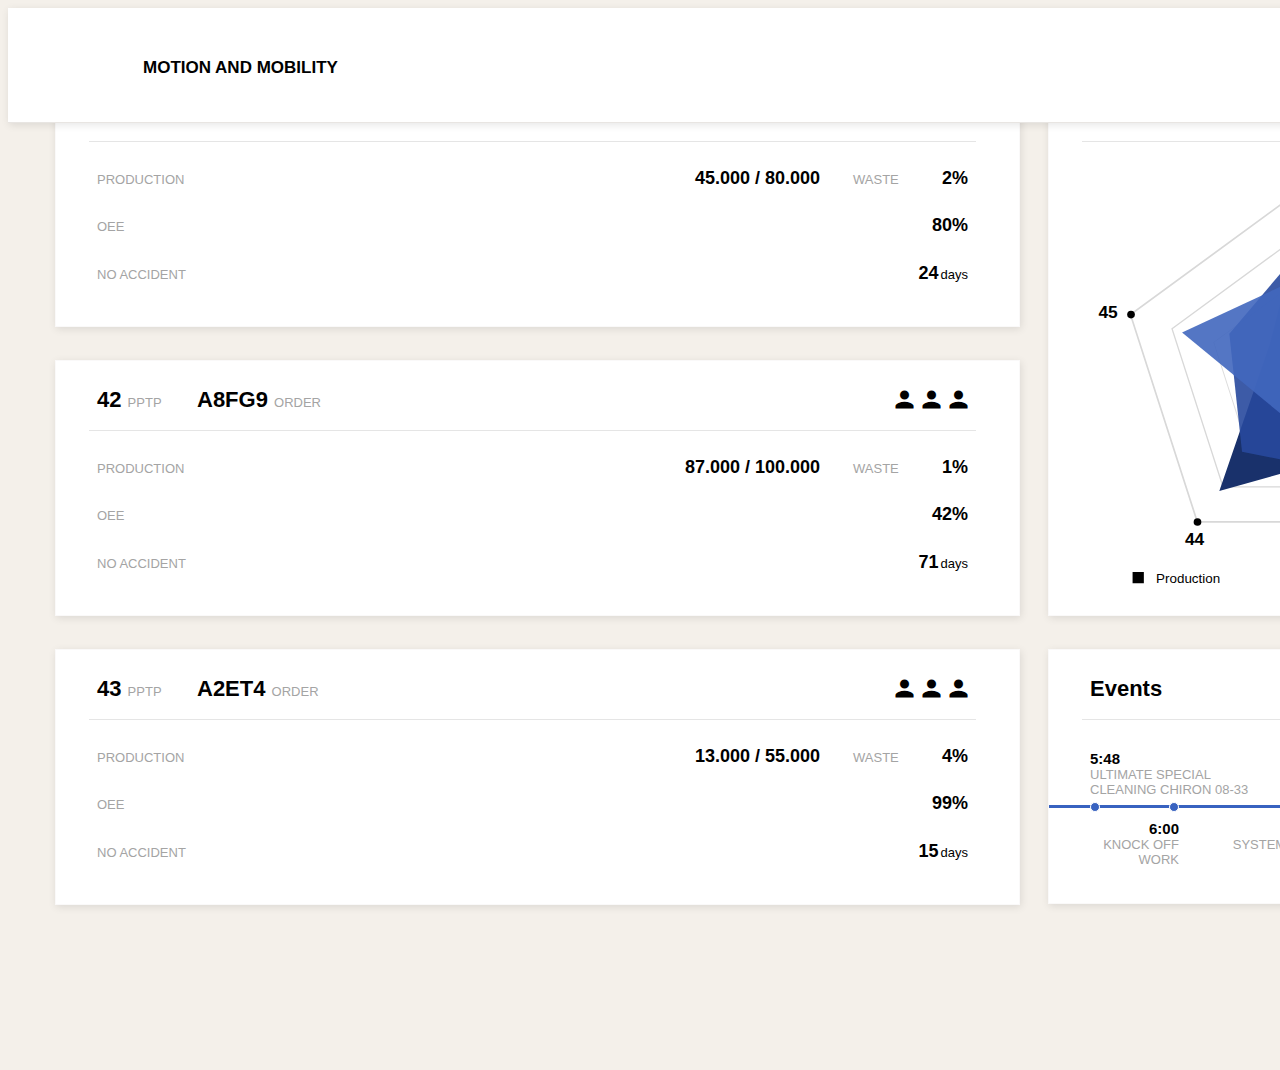
==== commit 19a93d2a: "Add fix box shadow" ====
--- a/src/view.html
+++ b/src/view.html
@@ -18,7 +18,7 @@
     <link href="https://fonts.googleapis.com/icon?family=Material+Icons" rel="stylesheet">
 </head>
 <body>
-    <div class="tracer"></div>
+    <!--<div class="tracer"></div>-->
     <div class="header">
         <div class="header__title">
             Motion and mobility
@@ -533,7 +533,7 @@
             </div>
         </div>
     </div>
-    <div class="ticket" style="display:initial;">
+    <div class="ticket" style="display:none;">
         <div class="ticket__cover">
 
         </div>
@@ -573,6 +573,43 @@
                     </div>
                     <div class="ticket__window__main__rule"></div>
                     <div class="ticket__window__main__body">
+                        <div class="ticket__window__main__body__recommandations">
+                            <div class="ticket__window__main__body__recommandations__info">
+                                Recommandations to solve the problem
+                            </div>
+                            <div class="ticket__window__main__body__recommandations__chance">
+                                Chance
+                            </div>
+                        </div>
+                        <div class="ticket__window__main__body__recommandationsdata">
+                            <div class="ticket__window__main__body__recommandationsdata__line">
+                                <div class="ticket__window__main__body__recommandationsdata__info">
+                                    1. Check the scissors
+                                </div>
+                                <div class="ticket__window__main__body__recommandationsdata__value">
+                                    75%
+                                </div>
+
+                            </div>
+                            <div class="ticket__window__main__body__recommandationsdata__line">
+                                <div class="ticket__window__main__body__recommandationsdata__info">
+                                    2. Check the gears
+                                </div>
+                                <div class="ticket__window__main__body__recommandationsdata__value">
+                                    52%
+                                </div>
+
+                            </div>
+                            <div class="ticket__window__main__body__recommandationsdata__line">
+                                <div class="ticket__window__main__body__recommandationsdata__info">
+                                    3. Check machine settings
+                                </div>
+                                <div class="ticket__window__main__body__recommandationsdata__value">
+                                    28%
+                                </div>
+
+                            </div>
+                        </div>
                     </div>
                 </div>
                 <div class="ticket__window__button">
--- a/src/css/header.css
+++ b/src/css/header.css
@@ -1,5 +1,6 @@
 ﻿/**/
 .header {
+    position: absolute;
     width: 1600px;
     height: 115px;
     background-color: #ffffff;
@@ -7,6 +8,8 @@
     justify-content: space-between;
     align-items: center;
     border-bottom: 1px solid #e8e5e2;
+    z-index: 100;
+    box-shadow: 1px 2px 8px 0px rgba(0,0,0,0.1);
 }
 
 .header__title {
--- a/src/css/order.css
+++ b/src/css/order.css
@@ -7,9 +7,9 @@
     flex-direction: column;
     padding-left: 33px;
     padding-right: 43px;
-    /*border: 1px solid red; /*faf9f9*/
     background-color: #ffffff;
-    box-shadow: 1px 1px 4px 0px #faf9f9;
+    border: 1px solid #faf9f9;
+    box-shadow: 1px 2px 8px 0px rgba(0,0,0,0.1);
 }
 /**/
 .order__header {
--- a/src/css/perfomance.css
+++ b/src/css/perfomance.css
@@ -1,5 +1,45 @@
 ﻿.perfomance {
     width: 100%;
     height: 545px;
-    background-color: red;
+    border: 1px solid red;
+    padding-left: 33px;
+    padding-right: 43px;
+    background-color: #ffffff;
+    border: 1px solid #faf9f9;
+    box-shadow: 1px 2px 8px 0px rgba(0,0,0,0.1);
 }
+
+.perfomance__header {
+    /*background-color: yellow;*/
+    width: inherit;
+    height: 69px;
+    display: flex;
+}
+
+.perfomance__header__title {
+    width: 100%;
+    height: inherit;
+    padding-top: 26px;
+    padding-left: 8px;
+    /*background-color: Highlight;*/
+}
+
+.perfomance__header__title__main {
+    font-weight: 700;
+    font-size: 22px;
+    margin-right: 9px;
+}
+
+.perfomance__header__title__minor {
+    text-transform: uppercase;
+    color: #a4a4a4;
+    font-size: 13px;
+    padding-top: 2px;
+}
+
+.perfomance__rule {
+    width: 100%;
+    height: 1px;
+    /*background-color: red;*/
+    background-color: #e5e5e5;
+}
--- a/src/css/event.css
+++ b/src/css/event.css
@@ -6,14 +6,14 @@
     border: 1px solid #faf9f9;
     background-color: #ffffff;
     /*border: 1px solid #faf9f9;*/
-    box-shadow: 1px 1px 4px 0px #faf9f9;
+    box-shadow: 1px 2px 8px 0px rgba(0,0,0,0.1);
 }
 
 .event__header {
     width: inherit;
     height: 69px;
     display: flex;
-    background-color: Highlight;
+    /*background-color: Highlight;*/
     padding-left: 33px;
     padding-right: 43px;
 }
@@ -64,8 +64,7 @@
 .event__body__timeline {
     height: 3px;
     margin-top: 75px;
-    /*background-color: #e4e4e4;*/
-    background-color: green;
+    background-color: #e4e4e4;
 }
 
 .event__body__timeline__progress {
@@ -79,7 +78,7 @@
     position: inherit;
     height: 62px;
     width: 170px;
-    border: 1px solid red;
+    /*border: 1px solid red;*/
 }
 
 .event__body__situation__type1__time {
@@ -113,13 +112,23 @@
     border: 1px solid #ffffff;
 }
 
+.event__body__situation__type1_point--info {
+    position: absolute;
+    bottom: 0;
+    width: 10px;
+    height: 10px;
+    border-radius: 5px;
+    background-color: #000000;
+    border: 1px solid #ffffff;
+}
+
 
 /*----------*/
 .event__body__situation__type2 {
     position: inherit;
     height: 62px;
     width: 170px;
-    border: 1px solid red;
+    /*border: 1px solid red;*/
     padding-top: 18px;
 }
 
@@ -150,9 +159,32 @@
 .event__body__situation__type2_point--warning {
     position: absolute;
     top: 0;
+    right: 0;
     width: 10px;
     height: 10px;
     border-radius: 5px;
     background-color: #f3a636;
     border: 1px solid #ffffff;
 }
+
+.event__body__situation__type2_point--alert {
+    position: absolute;
+    top: 0;
+    right: 0;
+    width: 10px;
+    height: 10px;
+    border-radius: 5px;
+    background-color: #ce0a24;
+    border: 1px solid #ffffff;
+}
+
+.event__body__situation__type2_point--info {
+    position: absolute;
+    top: 0;
+    right: 0;
+    width: 10px;
+    height: 10px;
+    border-radius: 5px;
+    background-color: #000000;
+    border: 1px solid #ffffff;
+}
--- a/src/css/ticket.css
+++ b/src/css/ticket.css
@@ -38,13 +38,17 @@
     justify-content: center
 }
 
+    .ticket__window__button:hover {
+        filter: brightness(110%);
+    }
+
+
 .ticket__window__button__info {
     text-transform: uppercase;
     color: #ffffff;
     font-size: 23px;
     font-weight: 700;
 }
-
 
 .ticket__cover {
     position: absolute;
@@ -121,3 +125,40 @@
 .ticket__window__main_header__info__worker__value {
     letter-spacing: -1px;
 }
+
+.ticket__window__main__body {
+    padding-left: 48px;
+    padding-right: 50px;
+}
+
+.ticket__window__main__body__recommandations {
+    display: flex;
+    justify-content: space-between;
+    padding-top: 23px;
+}
+
+.ticket__window__main__body__recommandations__info,
+.ticket__window__main__body__recommandations__chance {
+    font-size: 13px;
+    text-transform: uppercase;
+    color: #9a9692;
+}
+
+.ticket__window__main__body__recommandationsdata {
+    padding-top: 12px;
+}
+
+.ticket__window__main__body__recommandationsdata__line {
+    display: flex;
+    justify-content: space-between;
+    /*background-color: yellow;*/
+    margin-bottom: 9px;
+}
+
+.ticket__window__main__body__recommandationsdata__info,
+.ticket__window__main__body__recommandationsdata__value {
+    font-size: 21px;
+    color: #000000;
+    font-weight: 700;
+    letter-spacing: -0.9px;
+}
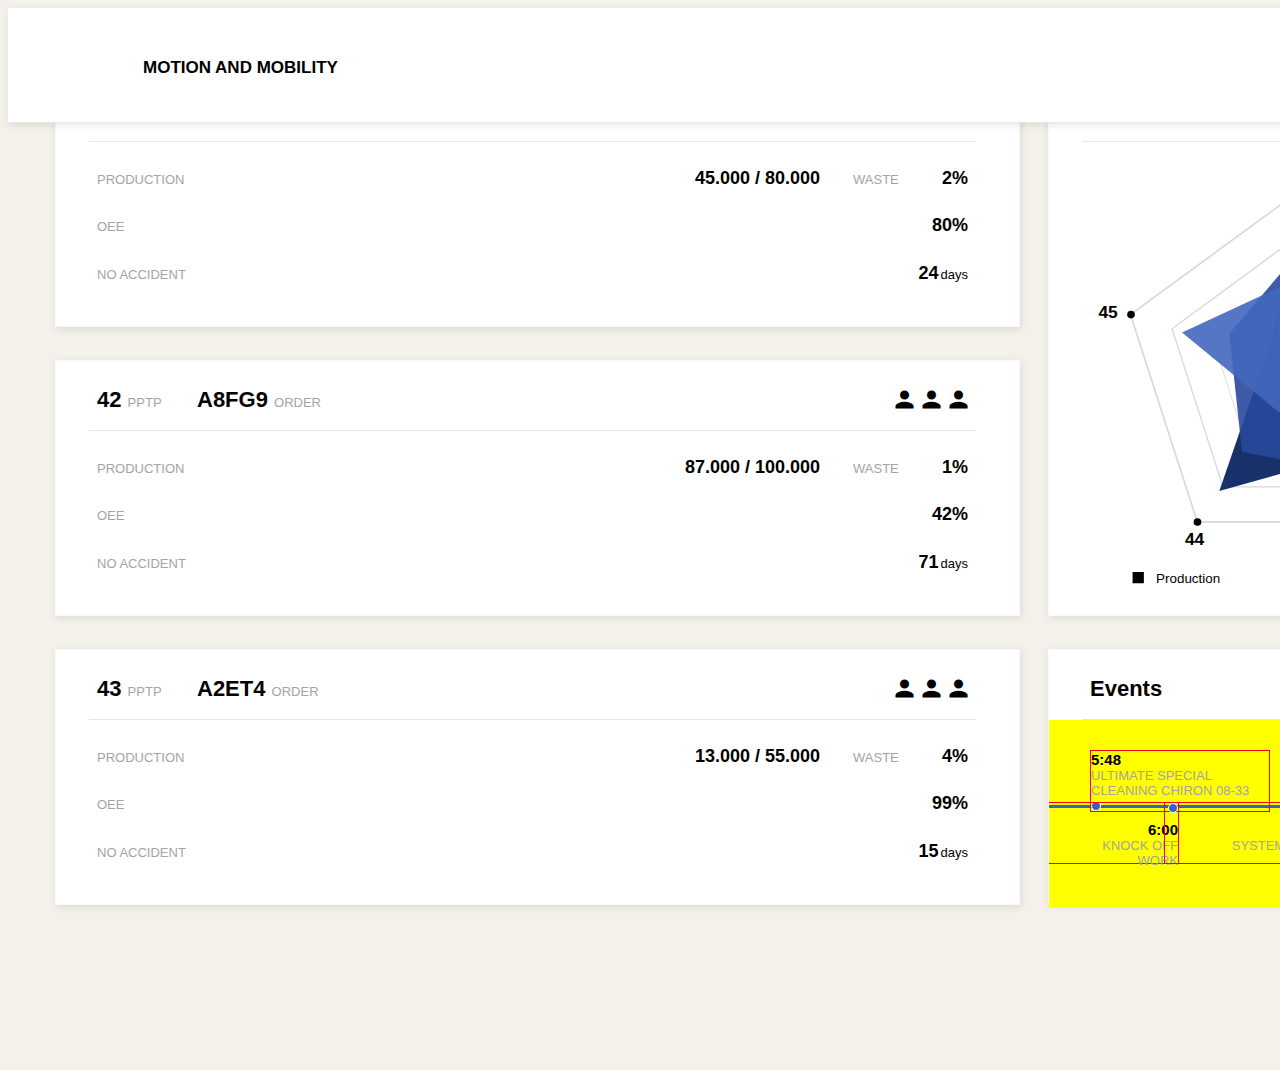
==== commit 3000bd27: "Add drag scroll time line" ====
--- a/src/view.html
+++ b/src/view.html
@@ -11,11 +11,14 @@
     <link href="css/perfomance.css" rel="stylesheet" />
     <link href="css/event.css" rel="stylesheet" />
     <link href="css/bar.css" rel="stylesheet" />
-    <link href="css/operator.css" rel="stylesheet" />
     <link href="css/chart.css" rel="stylesheet" />
     <link href="css/operators.css" rel="stylesheet" />
     <link href="css/ticket.css" rel="stylesheet" />
+    <link href="css/notification.css" rel="stylesheet" />
     <link href="https://fonts.googleapis.com/icon?family=Material+Icons" rel="stylesheet">
+    <script src="https://ajax.googleapis.com/ajax/libs/jquery/3.2.1/jquery.min.js"></script>
+    <script src="js/dragscroll.js"></script>
+    <script src="js/mobility.js"></script>
 </head>
 <body>
     <!--<div class="tracer"></div>-->
@@ -389,100 +392,103 @@
                             </div>
                         </div>
                         <div class="event__rule"></div>
-                        <div class="event__body">
-                            <div class="event__body__situation__type1" style="top:30px; left:41px; width:180px;">
-                                <div class="event__body__situation__type1__time">
-                                    5:48
-                                </div>
-                                <div class="event__body__situation__type1__name">
-                                    Ultimate special<br>cleaning Chiron 08-33
-                                </div>
-                                <div class="event__body__situation__type1_point"></div>
-                            </div>
-                            <div class="event__body__situation__type1" style="top:30px; left:320px; width:180px;">
-                                <div class="event__body__situation__type1__time">
-                                    7:05
-                                </div>
-                                <div class="event__body__situation__type1__name">
-                                    Tool changing<br>PPTP 44
-                                </div>
-                                <div class="event__body__situation__type1_point--warning"></div>
-                            </div>
-                            <div class="event__body__situation__type1" style="top:30px; left:520px; width:180px;">
-                                <div class="event__body__situation__type1__time">
-                                    7:42
-                                </div>
-                                <div class="event__body__situation__type1__name">
-                                    Tool Control <br>PPTP 44
-                                </div>
-                                <div class="event__body__situation__type1_point"></div>
-                            </div>
-                            <div class="event__body__situation__type1" style="top:30px; left:820px; width:180px;">
-                                <div class="event__body__situation__type1__time">
-                                    10:59
-                                </div>
-                                <div class="event__body__situation__type1__name">
-                                    Report order <br>a9hc4
-                                </div>
-                                <div class="event__body__situation__type1_point"></div>
-                            </div>
-                            <div class="event__body__situation__type1" style="top:30px; left:1000px; width:180px;">
-                                <div class="event__body__situation__type1__time">
-                                    12:15
-                                </div>
-                                <div class="event__body__situation__type1__name">
-                                    Distribution<br>a9hc4
-                                </div>
-                                <div class="event__body__situation__type1_point--info"></div>
-                            </div>
-                            <div class="event__body__situation__type2" style="top:82px; left:-50px; width:180px;">
-                                <div class="event__body__situation__type2__time">
-                                    6:00
-                                </div>
-                                <div class="event__body__situation__type2__name">
-                                    Knock off<br>work
-                                </div>
-                                <div class="event__body__situation__type2_point"></div>
-                            </div>
-                            <div class="event__body__situation__type2" style="top:82px; left:115px; width:180px;">
-                                <div class="event__body__situation__type2__time">
-                                    6:49
-                                </div>
-                                <div class="event__body__situation__type2__name">
-                                    System failure<br>PPTP 41
-                                </div>
-                                <div class="event__body__situation__type2_point--alert"></div>
-                            </div>
-                            <div class="event__body__situation__type2" style="top:82px; left:280px; width:180px;">
-                                <div class="event__body__situation__type2__time">
-                                    7:30
-                                </div>
-                                <div class="event__body__situation__type2__name">
-                                    Next<br> team meeting
-                                </div>
-                                <div class="event__body__situation__type2_point--info"></div>
-                            </div>
-                            <div class="event__body__situation__type2" style="top:82px; left:540px; width:180px;">
-                                <div class="event__body__situation__type2__time">
-                                    9:45
-                                </div>
-                                <div class="event__body__situation__type2__name">
-                                    Review<br> tool measurements
-                                </div>
-                                <div class="event__body__situation__type2_point"></div>
-                            </div>
-                            <div class="event__body__situation__type2" style="top:82px; left:760px; width:180px;">
-                                <div class="event__body__situation__type2__time">
-                                    11:17
-                                </div>
-                                <div class="event__body__situation__type2__name">
-                                    Track order<br>a9hc4
-                                </div>
-                                <div class="event__body__situation__type2_point"></div>
-                            </div>
-                            <div class="event__body__timeline" style="width:1180px;">
-                                <div class="event__body__timeline__progress" style="width:425px;">
-                                </div>
+                        <div id="event__body__container" class="event__body__container dragscroll">
+                            <div id="event__body" class="event__body">
+                                <div class="event__body__situation__type1" style="top:30px; left:41px; width:180px;">
+                                    <div class="event__body__situation__type1__time">
+                                        5:48
+                                    </div>
+                                    <div class="event__body__situation__type1__name">
+                                        Ultimate special<br>cleaning Chiron 08-33
+                                    </div>
+                                    <div class="event__body__situation__type1_point"></div>
+                                </div>
+                                <div class="event__body__situation__type1" style="top:30px; left:320px; width:180px;">
+                                    <div class="event__body__situation__type1__time">
+                                        7:05
+                                    </div>
+                                    <div class="event__body__situation__type1__name">
+                                        Tool changing<br>PPTP 44
+                                    </div>
+                                    <div class="event__body__situation__type1_point--warning"></div>
+                                </div>
+                                <div class="event__body__situation__type1" style="top:30px; left:520px; width:180px;">
+                                    <div class="event__body__situation__type1__time">
+                                        7:42
+                                    </div>
+                                    <div class="event__body__situation__type1__name">
+                                        Tool Control <br>PPTP 44
+                                    </div>
+                                    <div class="event__body__situation__type1_point"></div>
+                                </div>
+                                <div class="event__body__situation__type1" style="top:30px; left:820px; width:180px;">
+                                    <div class="event__body__situation__type1__time">
+                                        10:59
+                                    </div>
+                                    <div class="event__body__situation__type1__name">
+                                        Report order <br>a9hc4
+                                    </div>
+                                    <div class="event__body__situation__type1_point"></div>
+                                </div>
+                                <div class="event__body__situation__type1" style="top:30px; left:1000px; width:180px;">
+                                    <div class="event__body__situation__type1__time">
+                                        12:15
+                                    </div>
+                                    <div class="event__body__situation__type1__name">
+                                        Distribution<br>a9hc4
+                                    </div>
+                                    <div class="event__body__situation__type1_point--info"></div>
+                                </div>
+                                <div class="event__body__situation__type2" style="top:82px; left:-50px; width:180px;">
+                                    <div class="event__body__situation__type2__time">
+                                        6:00
+                                    </div>
+                                    <div class="event__body__situation__type2__name">
+                                        Knock off<br>work
+                                    </div>
+                                    <div class="event__body__situation__type2_point"></div>
+                                </div>
+                                <div class="event__body__situation__type2" style="top:82px; left:115px; width:180px;">
+                                    <div class="event__body__situation__type2__time">
+                                        6:49
+                                    </div>
+                                    <div class="event__body__situation__type2__name">
+                                        System failure<br>PPTP 41
+                                    </div>
+                                    <div class="event__body__situation__type2_point--alert"></div>
+                                </div>
+                                <div class="event__body__situation__type2" style="top:82px; left:280px; width:180px;">
+                                    <div class="event__body__situation__type2__time">
+                                        7:30
+                                    </div>
+                                    <div class="event__body__situation__type2__name">
+                                        Next<br> team meeting
+                                    </div>
+                                    <div class="event__body__situation__type2_point--info"></div>
+                                </div>
+                                <div class="event__body__situation__type2" style="top:82px; left:540px; width:180px;">
+                                    <div class="event__body__situation__type2__time">
+                                        9:45
+                                    </div>
+                                    <div class="event__body__situation__type2__name">
+                                        Review<br> tool measurements
+                                    </div>
+                                    <div class="event__body__situation__type2_point"></div>
+                                </div>
+                                <div class="event__body__situation__type2" style="top:82px; left:760px; width:180px;">
+                                    <div class="event__body__situation__type2__time">
+                                        11:17
+                                    </div>
+                                    <div class="event__body__situation__type2__name">
+                                        Track order<br>a9hc4
+                                    </div>
+                                    <div class="event__body__situation__type2_point"></div>
+                                </div>
+                                <div class="event__body__timeline" style="width:1180px;">
+                                    <div class="event__body__timeline__progress" style="width:425px;">
+                                    </div>
+                                </div>
+
                             </div>
                         </div>
                     </div>
@@ -491,8 +497,7 @@
 
         </div>
         <div class="operators">
-
-            <div class="operators__list">
+            <div id="operators__list" class="operators__list" style="visibility:hidden;">
                 <div class="operators__list__operator1">
                     <div class="operators__list__operator__label">
                         <div class="operators__list__operator__label__value">
@@ -504,7 +509,7 @@
                         <i class="material-icons md-39">person</i>
                     </div>
                 </div>
-                <div class="operators__list__operator2">
+                <div id="operators__list__operator2" class="operators__list__operator2">
                     <div class="operators__list__operator__label2">
                         <div class="operators__list__operator__label__value">
                             Herr Schmidt
@@ -527,15 +532,14 @@
                 </div>
             </div>
             <div class="operators__add">
-                <div class="operators__add__icon">
+                <div id="operators__add__icon" class="operators__add__icon">
                     <i class="material-icons md-40">add</i>
                 </div>
             </div>
         </div>
     </div>
-    <div class="ticket" style="display:none;">
+    <div id="ticket" class="ticket" style="display:none;">
         <div class="ticket__cover">
-
         </div>
         <div class="ticket__window__container">
             <div class="ticket__window">
@@ -612,12 +616,26 @@
                         </div>
                     </div>
                 </div>
-                <div class="ticket__window__button">
+                <div id="ticket__window__button" class="ticket__window__button">
                     <div class="ticket__window__button__info">
                         Send ticket
                     </div>
                 </div>
 
+            </div>
+        </div>
+    </div>
+    <div id="notification" class="notification" style="display:none;">
+        <div class="notification__cover">
+        </div>
+        <div class="notification__window__container">
+            <div class="notification__window__icon">
+                <i class="material-icons md-65 ">done</i>
+            </div>
+            <div class="notification__window__info">
+                <div class="notification__window__info__text">
+                    Ticket sent
+                </div>
             </div>
         </div>
     </div>
--- a/src/css/app.css
+++ b/src/css/app.css
@@ -1,4 +1,8 @@
-﻿* {
+﻿/*
+    Generic for the entire application.
+*/
+
+* {
     box-sizing: border-box;
 }
 
@@ -14,8 +18,10 @@
     width: 1600px;
     height: 1062px;
     opacity: 0.2;
-    z-index: 2;
-    background-image: url("../../mockups/view-03.png");
+    z-index: 100;
+    /* uncomment code to see the trace image */
+    /*background-image: url("../../mockups/view-04.png");*/
+    /*background-image: url("../../mockups/view-03.png");*/
     /*background-image: url("../../mockups/view-02.png");*/
     /*background-image: url("../../mockups/view-01.png");*/
 }
--- a/src/css/order.css
+++ b/src/css/order.css
@@ -1,4 +1,7 @@
-﻿/**/
+﻿/*
+    Order component.
+*/
+
 .order {
     width: 100%;
     height: 256px;
@@ -17,6 +20,14 @@
     width: inherit;
     height: 69px;
     display: flex;
+}
+
+.order__header__operator--inactive {
+    color: #d7d7d7;
+}
+
+.order__header__operator--active {
+    color: #000000;
 }
 
 .order__header__pptp {
--- a/src/css/event.css
+++ b/src/css/event.css
@@ -1,4 +1,8 @@
-﻿.event {
+﻿/*
+    Event component and its timeline.
+*/
+
+.event {
     width: 100%;
     height: 255px;
     /*padding-left: 33px;
@@ -48,17 +52,39 @@
     background-color: #e5e5e5;
 }
 
-.event__body {
-    position: absolute;
+
+.event__body__container {
+    position: absolute;
+    /*background-color: red;*/
     overflow-x: auto;
     overflow-y: hidden;
-    /*background-color: orange;*/
+    width: 510px;
+    height: 187px;
+}
+
+
+.event__body {
+    position: absolute;
+    /*overflow-x: auto;
+    overflow-y: hidden;*/
+    /*width: 510px;
+    height: 187px;*/
+    /*display: flex;
+    flex-direction: column;*/
+    padding-top: 10px;
+    height: 100%;
+    background-color: yellow;
+}
+/*.event__body {
+    position: absolute;
+    overflow-x: auto;
+    overflow-y: hidden;
     width: 510px;
     height: 187px;
     display: flex;
     flex-direction: column;
     padding-top: 10px;
-}
+}*/
 
 
 .event__body__timeline {
@@ -78,7 +104,7 @@
     position: inherit;
     height: 62px;
     width: 170px;
-    /*border: 1px solid red;*/
+    border: 1px solid red;
 }
 
 .event__body__situation__type1__time {
@@ -128,7 +154,7 @@
     position: inherit;
     height: 62px;
     width: 170px;
-    /*border: 1px solid red;*/
+    border: 1px solid red;
     padding-top: 18px;
 }
 
